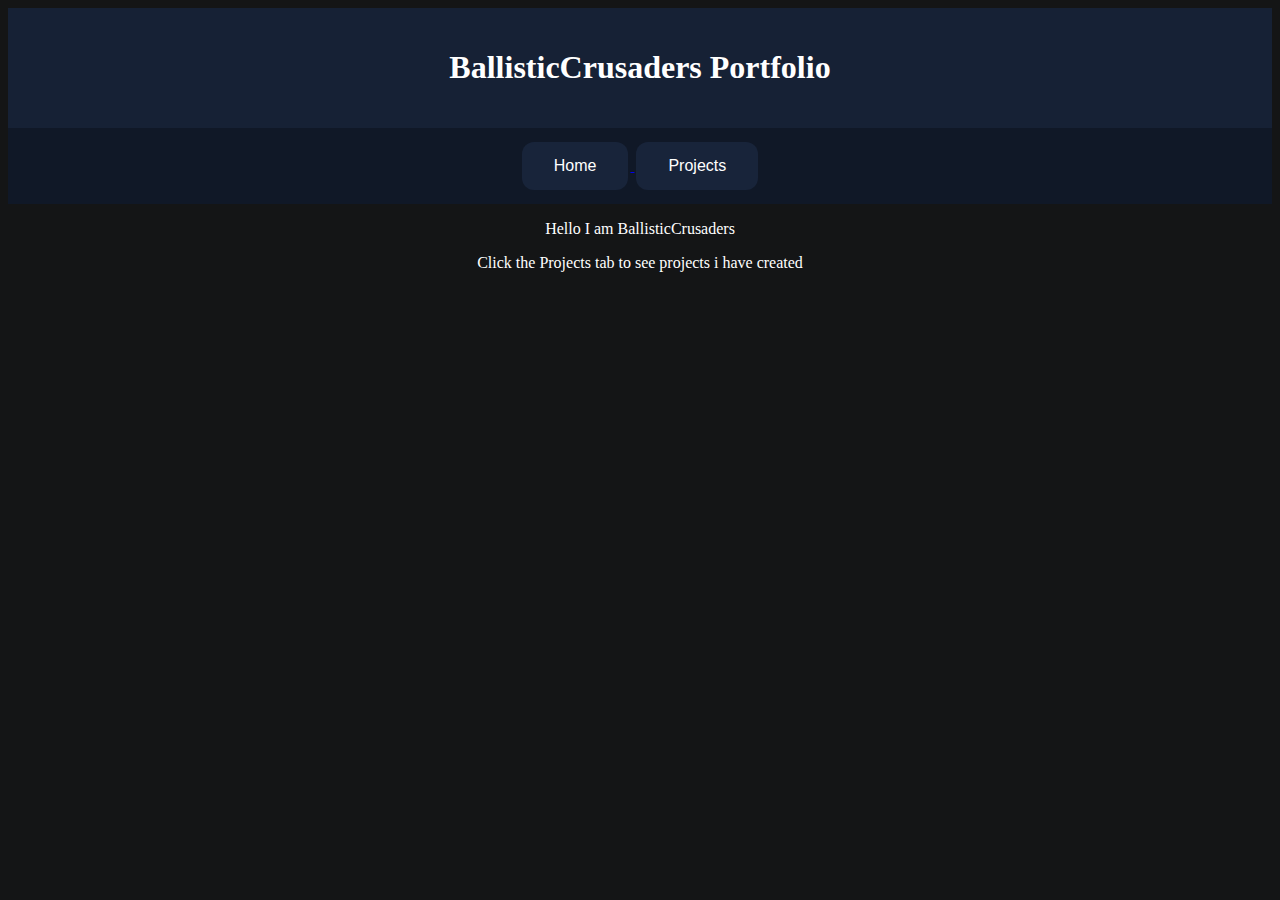
==== index.html @ 88727068 "Added divs" ====
<html>
    <head>
        <title>BallisticCrusaders Portfolio</title>
        <link rel="stylesheet" href="styles.css">
    </head>
    <body>
        <header>
            <h1>BallisticCrusaders Portfolio</h1>
        </header>
        <nav>
            <div class="centerButton">
            <a href="index.html">
            <button type="Home">Home</button>
            </a>
            <a href="projects.html">
            <button type="Projects">Projects</button>
            </a>
            </div>
        </nav>
        <p>Hello I am BallisticCrusaders</p>
        <p>Click the Projects tab to see projects i have created</p>
    </body>
</html>
---- styles.css ----
h1
{
    text-align: center;
    color: #ffffff;
}
p
{
    text-align: center;
    color: #ffffff;
}

div
{
    text-align: center;
}

body
{
   background-color: #141516; 
}

header
{
    background: #162135;
    padding: 20px;
    text-align: center;
}

nav
{
    position: relative;
    background-color: #101827;
    padding: 10px 0;
}

button
{
    background-color: #18243a;
    border: none;
    border-radius: 12px;
    color: #ffffff;
    padding: 15px 32px;
    text-align: center;
    text-decoration: none;
    display: inline-block;
    font-size: 16px;
    margin: 4px 2px;
    cursor: pointer;
}

.centerButton
{
    left: 50%;
}
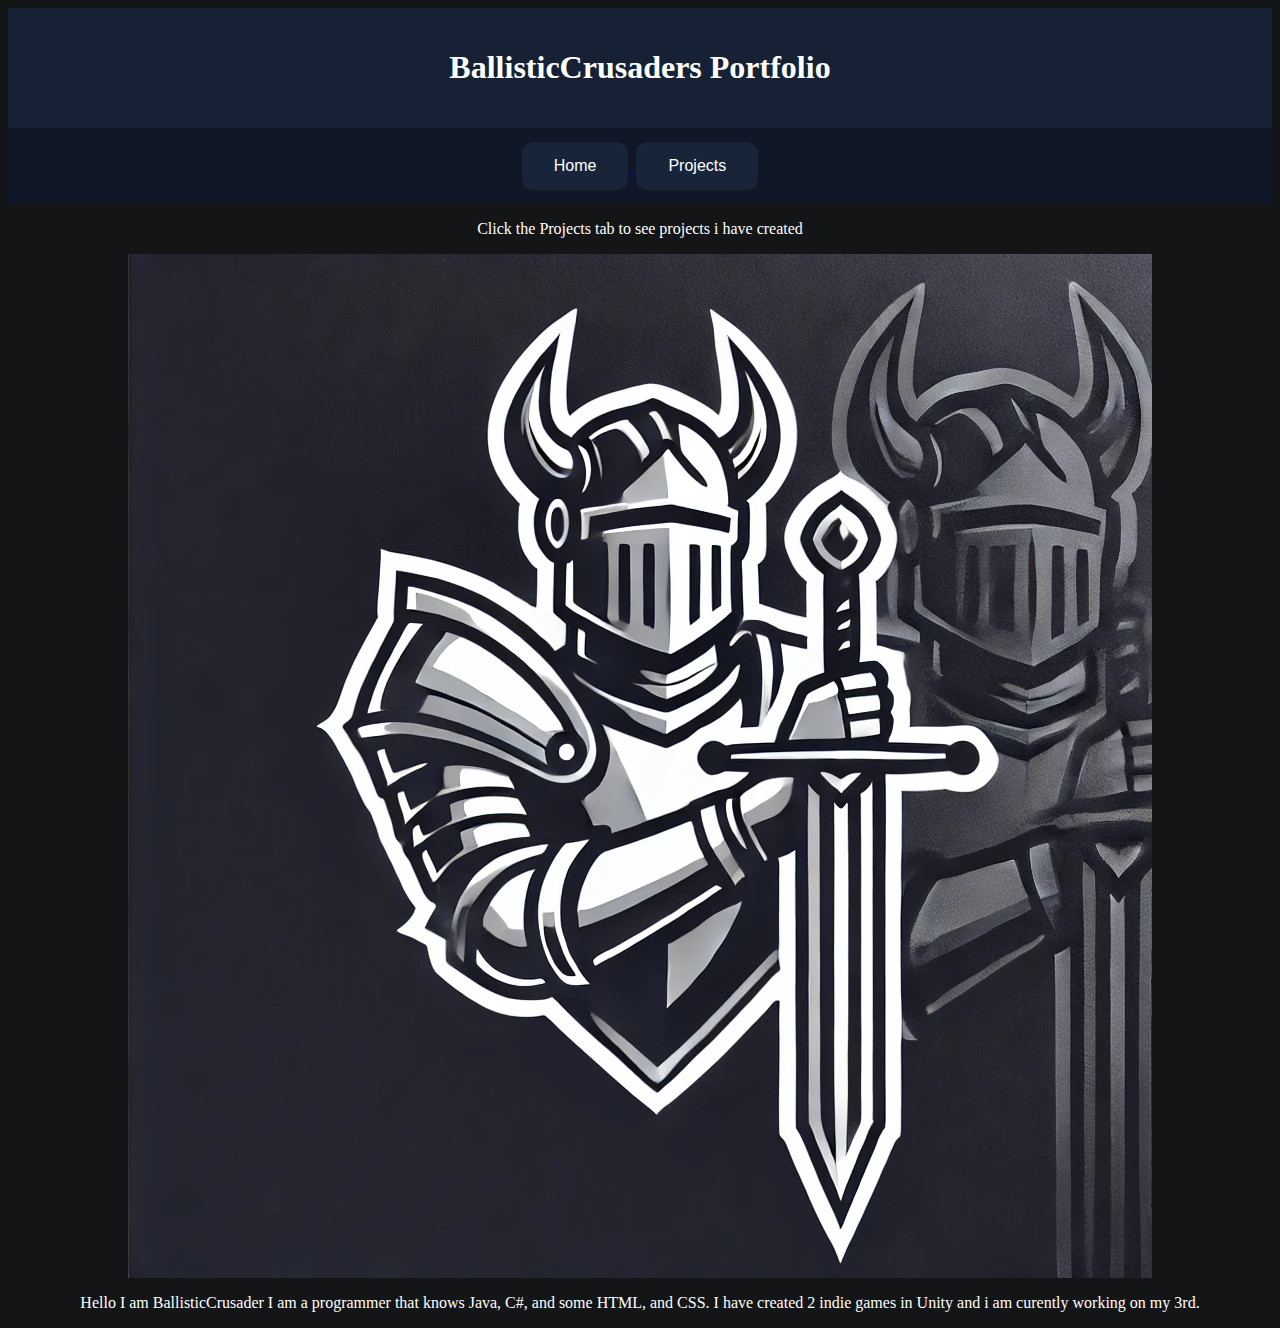
==== commit 4f757488: "Added alot" ====
--- a/index.html
+++ b/index.html
@@ -2,6 +2,7 @@
     <head>
         <title>BallisticCrusaders Portfolio</title>
         <link rel="stylesheet" href="styles.css">
+        <link rel="icon" type="image/x-icon" href="Logo1.png">
     </head>
     <body>
         <header>
@@ -17,7 +18,11 @@
             </a>
             </div>
         </nav>
-        <p>Hello I am BallisticCrusaders</p>
         <p>Click the Projects tab to see projects i have created</p>
+        <div class="info">
+            <img src="Logo2.png" alt="Logo2">
+            <p>Hello I am BallisticCrusader I am a programmer that knows Java, C#, and some HTML, and CSS. I have created 2 indie games in Unity and i am curently working on my 3rd.</p>
+        </div>
+
     </body>
 </html>
--- a/styles.css
+++ b/styles.css
@@ -51,4 +51,12 @@
 .centerButton
 {
     left: 50%;
+}
+
+.projects
+{
+    width: 400px;
+    height: 800px;
+    display: inline-block;
+    text-align: center;
 }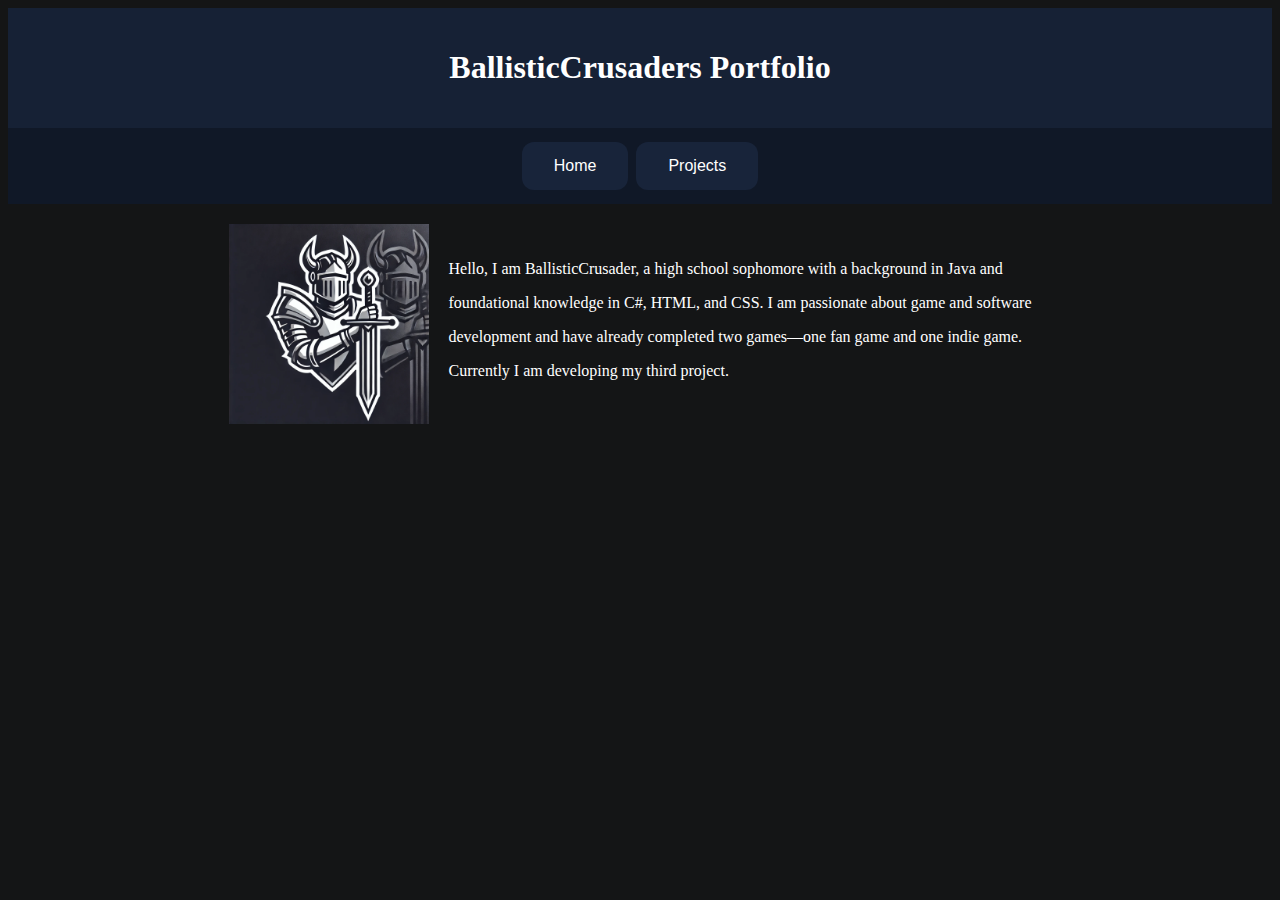
==== commit a53a3023: "Changed Projects Page" ====
--- a/index.html
+++ b/index.html
@@ -3,8 +3,7 @@
         <title>BallisticCrusaders Portfolio</title>
         <link rel="stylesheet" href="styles.css">
         <link rel="icon" type="image/x-icon" href="Logo1.png">
-    </head>
-    <body>
+
         <header>
             <h1>BallisticCrusaders Portfolio</h1>
         </header>
@@ -18,10 +17,16 @@
             </a>
             </div>
         </nav>
-        <p>Click the Projects tab to see projects i have created</p>
+    </head>
+    <body>
         <div class="info">
-            <img src="Logo2.png" alt="Logo2">
-            <p>Hello I am BallisticCrusader I am a programmer that knows Java, C#, and some HTML, and CSS. I have created 2 indie games in Unity and i am curently working on my 3rd.</p>
+            <img src="Logo2.png" class="Logo2">
+            <div class="bio">
+            <p>Hello, I am BallisticCrusader, a high school sophomore with a background in Java and </p>
+            <p>foundational knowledge in C#, HTML, and CSS. I am passionate about game and software </p>
+            <p>development and have already completed two games—one fan game and one indie game. </p>
+            <p>Currently I am developing my third project.</p>
+            </div>
         </div>
 
     </body>
--- a/styles.css
+++ b/styles.css
@@ -5,13 +5,7 @@
 }
 p
 {
-    text-align: center;
     color: #ffffff;
-}
-
-div
-{
-    text-align: center;
 }
 
 body
@@ -19,6 +13,11 @@
    background-color: #141516; 
 }
 
+a
+{
+    color: aliceblue;
+    text-decoration: none;
+}
 header
 {
     background: #162135;
@@ -50,13 +49,66 @@
 
 .centerButton
 {
-    left: 50%;
+    text-align: center;
 }
 
 .projects
 {
-    width: 400px;
-    height: 800px;
     display: inline-block;
     text-align: center;
+}
+
+.Skypunk
+{
+    width: 375px;
+    height: 350px;
+    display: inline-block;
+    text-align: center;
+    padding-right: 20px;
+}
+
+.SkypunkArena
+{
+    width: 375px;
+    height: 350px;
+    display: inline-block;
+    text-align: center;
+    padding-right: 20px;
+}
+
+.BeastTag
+{
+    width: 375px;
+    height: 350px;
+    display: inline-block;
+    text-align: center;
+}
+
+.info
+{
+    display: flex;
+    flex-direction: row;
+    justify-content: center;
+    margin: 20px;
+    text-align: left;
+}
+
+.bio
+{
+    margin: 20px;
+}
+
+.logo2
+{
+    width: 200px;
+    height: 200px;
+    display: inline-block;  
+}
+
+.projects
+{
+    display: flex;
+    justify-content: center;
+    flex-direction: row;
+    margin-top: 20px;
 }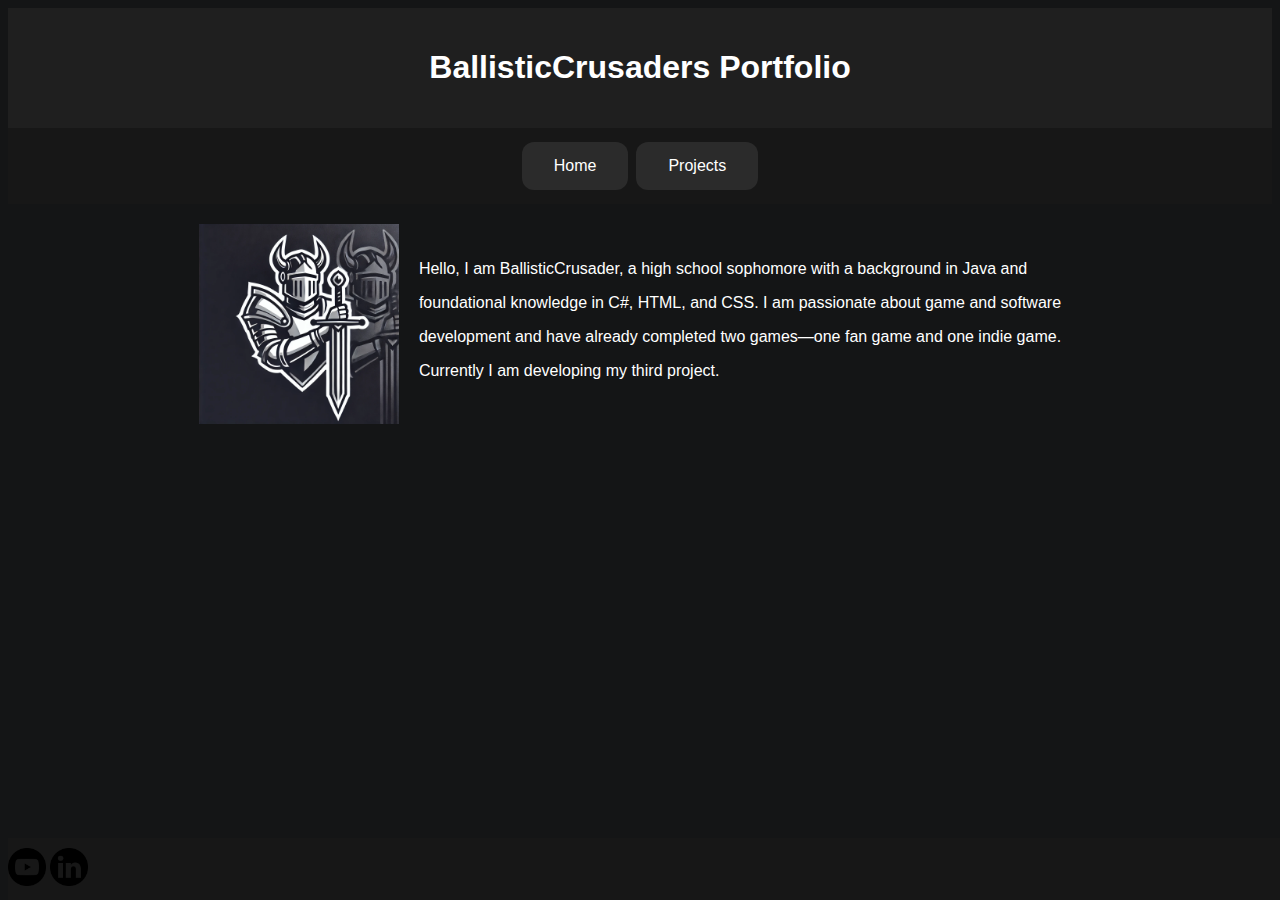
==== commit 6e779650: "changed look and added Mieda Links" ====
--- a/index.html
+++ b/index.html
@@ -1,3 +1,4 @@
+<!DOCTYPE html>
 <html>
     <head>
         <title>BallisticCrusaders Portfolio</title>
@@ -29,5 +30,17 @@
             </div>
         </div>
 
+        <div class="midea">
+            <nav>
+                <a href="https://www.youtube.com/channel/UC4Qeu4705vI_Uiwbq8eO8Jg">
+                    <img src="YoutubeIcon.png" class="youtube">
+                </a>
+
+                <a href="https://www.linkedin.com/in/markus-nina-ab77a82aa/">
+                    <img src="LinkedInIcon.png" class="linkedin">
+                </a>
+            </nav>
+        </div>
+
     </body>
 </html>
--- a/styles.css
+++ b/styles.css
@@ -1,10 +1,18 @@
+@font-face {
+    font-family: GhostSoriesDeluxe;
+    src: url('Ghost\ Stories\ Deluxe.otf');
+}
+
 h1
 {
+    font-family: GhostStoriesDeluxe, sans-serif;
     text-align: center;
     color: #ffffff;
 }
+
 p
 {
+    font-family: GhostStoriesDeluxe, sans-serif;
     color: #ffffff;
 }
 
@@ -20,7 +28,7 @@
 }
 header
 {
-    background: #162135;
+    background: #1f1f1f;
     padding: 20px;
     text-align: center;
 }
@@ -28,13 +36,13 @@
 nav
 {
     position: relative;
-    background-color: #101827;
+    background-color: #171717;
     padding: 10px 0;
 }
 
 button
 {
-    background-color: #18243a;
+    background-color: #2b2b2b;
     border: none;
     border-radius: 12px;
     color: #ffffff;
@@ -58,30 +66,20 @@
     text-align: center;
 }
 
-.Skypunk
+.Skypunk, .SkypunkArena, .BeastTag 
 {
     width: 375px;
-    height: 350px;
     display: inline-block;
     text-align: center;
     padding-right: 20px;
+    margin-bottom: 20px;
 }
 
-.SkypunkArena
+.Skypunk img, .SkypunkArena img, .BeastTag img 
 {
-    width: 375px;
-    height: 350px;
-    display: inline-block;
-    text-align: center;
-    padding-right: 20px;
-}
-
-.BeastTag
-{
-    width: 375px;
-    height: 350px;
-    display: inline-block;
-    text-align: center;
+    max-width: 100%;
+    height: auto;
+    margin-bottom: 10px;
 }
 
 .info
@@ -93,12 +91,20 @@
     text-align: left;
 }
 
+.midea
+{
+    overflow: hidden;
+    overflow: hidden;
+    position: fixed;
+    bottom: 0;
+}
+
 .bio
 {
     margin: 20px;
 }
 
-.logo2
+.Logo2
 {
     width: 200px;
     height: 200px;
@@ -108,7 +114,21 @@
 .projects
 {
     display: flex;
+    flex-wrap: wrap;
     justify-content: center;
-    flex-direction: row;
+    gap: 20px;
     margin-top: 20px;
-}+}
+
+.youtube
+{
+    width: 3%;
+    height: 6%;
+}
+
+.linkedin
+{
+    width: 3%;
+    height: 6%;
+}
+
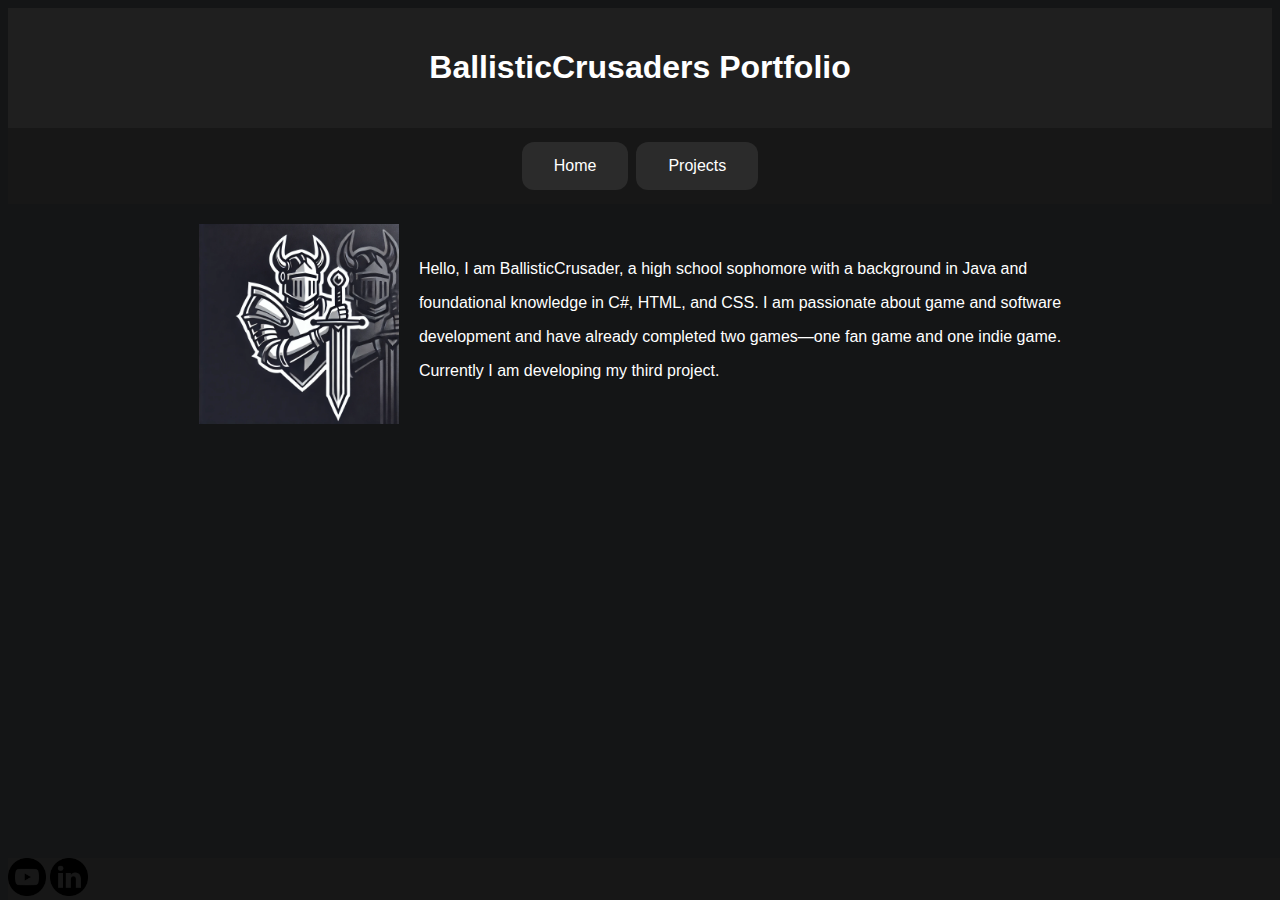
==== commit 142c1fec: "Fixed the footer" ====
--- a/index.html
+++ b/index.html
@@ -1,8 +1,8 @@
 <!DOCTYPE html>
 <html>
+    <link rel="stylesheet" href="styles.css">
     <head>
         <title>BallisticCrusaders Portfolio</title>
-        <link rel="stylesheet" href="styles.css">
         <link rel="icon" type="image/x-icon" href="Logo1.png">
 
         <header>
@@ -31,15 +31,15 @@
         </div>
 
         <div class="midea">
-            <nav>
-                <a href="https://www.youtube.com/channel/UC4Qeu4705vI_Uiwbq8eO8Jg">
+            <footer>
+                <a href="https://www.youtube.com/@ActuallyEyeGames">
                     <img src="YoutubeIcon.png" class="youtube">
                 </a>
 
                 <a href="https://www.linkedin.com/in/markus-nina-ab77a82aa/">
                     <img src="LinkedInIcon.png" class="linkedin">
                 </a>
-            </nav>
+            </footer>
         </div>
 
     </body>
--- a/styles.css
+++ b/styles.css
@@ -66,7 +66,18 @@
     text-align: center;
 }
 
-.Skypunk, .SkypunkArena, .BeastTag 
+.WebsiteProj
+{
+    display: inline-block;
+    text-align: center;
+}
+
+.Websites
+{
+    text-align: center;
+}
+
+.Skypunk, .SkypunkArena, .BeastTag, .PrimalFearWeb 
 {
     width: 375px;
     display: inline-block;
@@ -75,11 +86,12 @@
     margin-bottom: 20px;
 }
 
-.Skypunk img, .SkypunkArena img, .BeastTag img 
+.Skypunk img, .SkypunkArena img, .BeastTag img, .PrimalFearWeb img  
 {
     max-width: 100%;
     height: auto;
     margin-bottom: 10px;
+    margin-top: 10px;
 }
 
 .info
@@ -96,6 +108,14 @@
     overflow: hidden;
     overflow: hidden;
     position: fixed;
+    bottom: 0;
+}
+
+footer
+{
+    background-color: #171717;
+    position: relative;
+    width: 100%;
     bottom: 0;
 }
 
